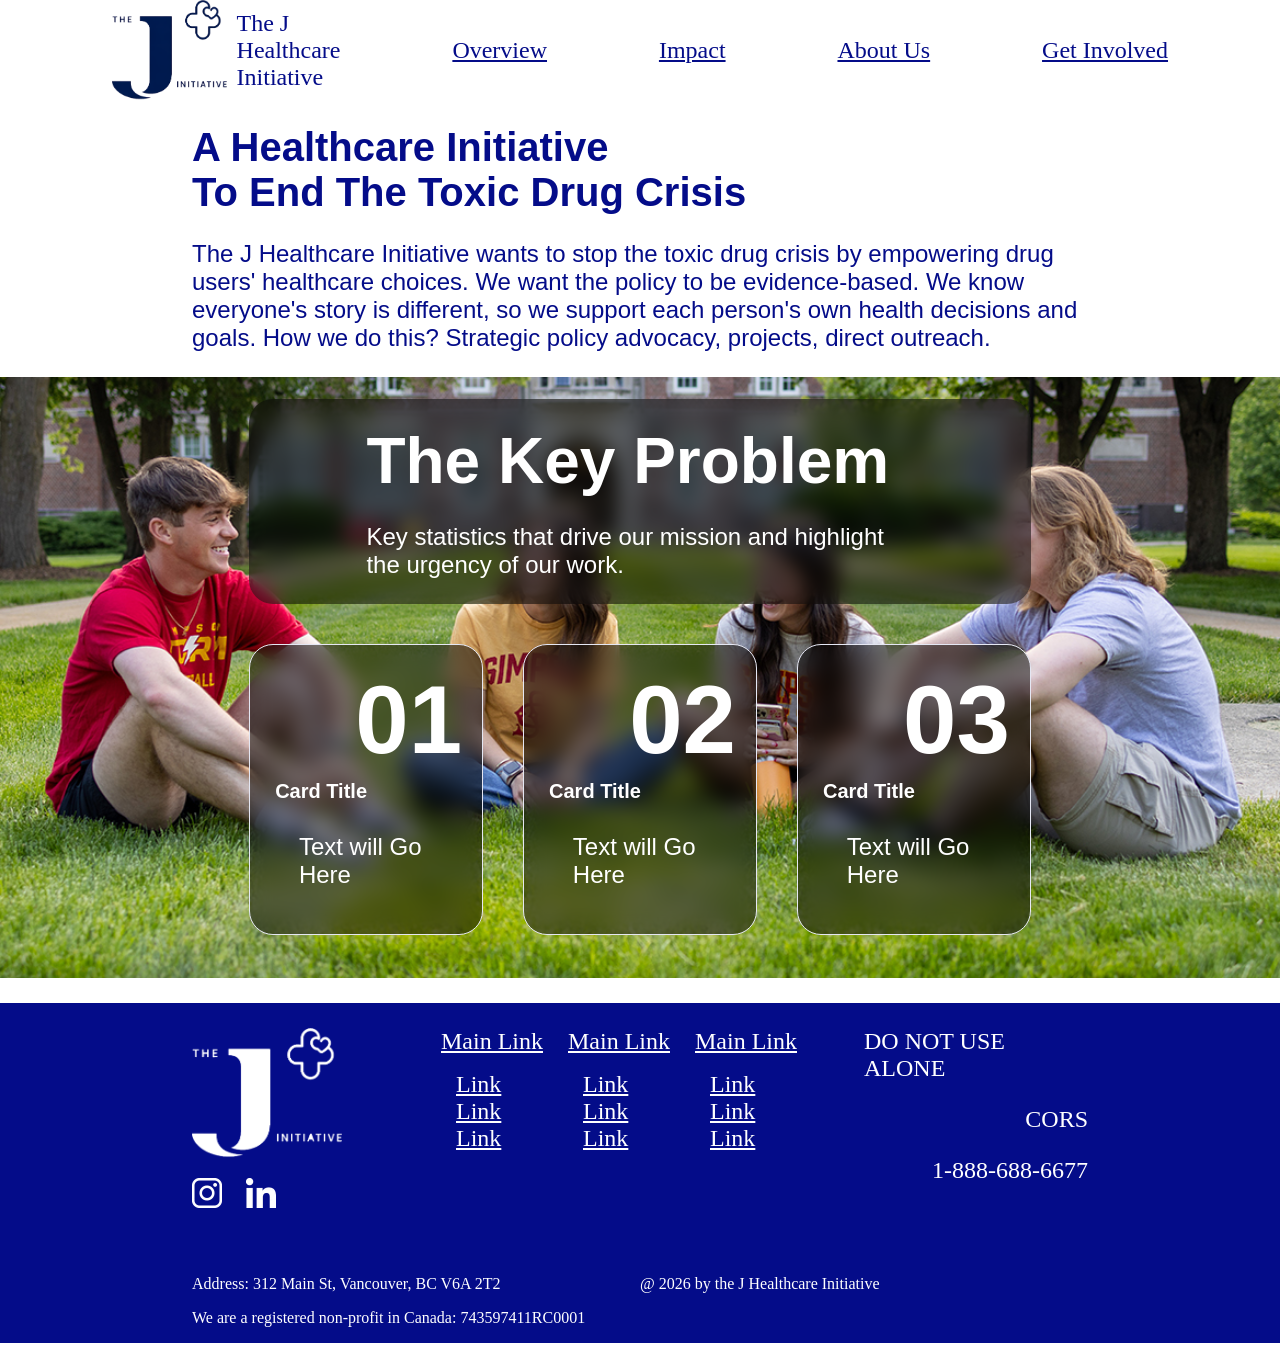
==== index.html @ e13f801a "finished cards and image bg" ====
<!DOCTYPE html>
<html lang="en">
<head>
    <meta charset="UTF-8">
    <meta name="viewport" content="width=device-width, initial-scale=1.0">
    <link rel="stylesheet" type="text/css" href="./assets/styles.css">
    <title>J Healthcare Initiative</title>
</head>
<body>
    <nav>
        <div id="brandSpace">
            <img class="navLogo" src="./assets/img/jHealthcare_Logo_Blue.png" alt="The J Healhtcare Logo">
            <div id="brandTitle">
                <p class="brandTitleLine">The J</p>
                <p class="brandTitleLine">Healthcare</p>
                <p class="brandTitleLine">Initiative</p>
            </div>
        </div>
        <a href="#">Overview</a>
        <a href="#">Impact</a>
        <a href="#">About Us</a>
        <a href="#">Get Involved</a>
    </nav>

    <main>
        <h1 class="headline">A Healthcare Initiative <br />To End The Toxic Drug Crisis</h1>
        <p class="bodyCopy">The J Healthcare Initiative wants to stop the toxic drug crisis by empowering drug users' healthcare choices. We want the policy to be evidence-based. We know everyone's story is different, so we support each person's own health decisions and goals. How we do this? Strategic policy advocacy, projects, direct outreach.</p>
        <div class="bgImage">
            <img src="./assets/img/jHealthcare_BGImage_1.png" alt="four college students sitting on a campus lawn laughing">
            <div class="bgContent">
                <div class="bgHeader">
                    <h2 class="headline" style="color: #fff;">The Key Problem</h2>
                    <p class="headline" style="color: #fff;">Key statistics that drive our mission and highlight the urgency of our work.</p>
                </div>

                <div class="cardGrid">
                    <div class="infoCard">
                        <h3 class="headline">01</h3>
                        <h4 class="headline">Card Title</h4>
                        <p class="asideCopy">Text will Go Here</p>
                    </div>
                    <div class="infoCard">
                        <h3 class="headline">02</h3>
                        <h4 class="headline">Card Title</h4>
                        <p class="asideCopy">Text will Go Here</p>
                    </div>
                    <div class="infoCard">
                        <h3 class="headline">03</h3>
                        <h4 class="headline">Card Title</h4>
                        <p class="asideCopy">Text will Go Here</p>
                    </div>
                </div>
            </div>


        </div>
    </main>

    <footer>
        <div class="footGrid">
            <div class="footSocials">
                <img id="footLogo" src="./assets/img/jHealthcare_Logo_White.png" alt="The J Healthcare Logo">
                <div id="socialLinks">
                    <a href="#"><img class="socialIcon" src="./assets/img/Icon_IG.png" alt="J Healthcare Initiative Instagram Link"></a>
                    <a href="#"><img class="socialIcon" src="./assets/img/Icon_LinkedIn.png" alt="J Healthcare Initiative Instagram Link"></a>
                </div>

            </div>
            <div id="footMap">
                <div>
                    <a class="footLink" href="#">Main Link</a>
                    <ul>
                        <li><a href="#">Link</a></li>
                        <li><a href="#">Link</a></li>
                        <li><a href="#">Link</a></li>
                    </ul>
                </div>
                                <div>
                    <a class="footLink" href="#">Main Link</a>
                    <ul>
                        <li><a href="#">Link</a></li>
                        <li><a href="#">Link</a></li>
                        <li><a href="#">Link</a></li>
                    </ul>
                </div>
                                <div>
                    <a class="footLink" href="#">Main Link</a>
                    <ul>
                        <li><a href="#">Link</a></li>
                        <li><a href="#">Link</a></li>
                        <li><a href="#">Link</a></li>
                    </ul>
                </div>

            </div>
            <div id="footCors">
                <p>DO NOT USE ALONE</p>
                <p>CORS</p>
                <p>1-888-688-6677</p>
            </div>
        </div>
        <div id="legalInfo">
            <div>
                <p>Address: 312 Main St, Vancouver, BC V6A 2T2</p>
                <p>We are a registered non-profit in Canada: 743597411RC0001</p>
            </div>
            <p>@ 2026 by the J Healthcare Initiative</p>
        </div>
    </footer>
</body>
</html>
---- assets/styles.css ----
/* VARIABLES */

:root
{
    --mainBlue: #040c89;
    --midBlue: #7b83c4;
    --lightBlue: #e5e7f3;
}

/* FONT FAMILIES */

.headline
{
    font-family: Helvetica, Arial, sans-serif;
}

.bodyCopy
{
    font-family: Helvetica, Arial, sans-serif;
}

.asideCopy
{
    font-family: Verdana, Geneva, Tahoma, sans-serif;
}

/* BASIC RULES */

body
{
    margin: 0;
}

h1, h2, h3, h4, p, a
{
    color: var(--mainBlue);
}

h1
{
    font-size: 2.5em;
}

h2
{
    font-size: 4em;
}

h3
{
    font-size: 1.5em;
    color: #fff;
}

h4
{
    font-size: 1.25em;
    color: #fff;
}

p
{
    font-size: 1.5em;
}

a
{
    font-size: 1.5em;
}

li
{
    list-style-type: none;
}

/* LAYOUTS */

.bgImage
{
    display: flex;
    justify-content: center;
    align-items: center;
    position: relative;
    color: #fff;
}

.bgImage img
{
    width: 100%;
}

.bgContent
{
    position: absolute;
    display: flex;
    flex-direction: column;
    justify-content: center;
    align-items: center;
    color: #fff;
}

.bgHeader
{
    backdrop-filter: blur(10px);
    background-color: #00000080;
    width: 100%;
    margin-bottom: 20px;
    border-radius: 24px;
}

.cardGrid
{
    display: flex;
    justify-content: space-between;
    align-items: center;
    width: 100%;

}

.infoCard
{
    display: flex;
    flex-direction: column;
    background-color: #00000080;
    backdrop-filter: blur(10px);
    padding: 20px;
    border: var(--lightBlue) solid 1px;
    margin: 20px;
    width: 100%;
    color: #fff;
    border-radius: 24px;
}

.infoCard:first-child
{
    margin-left: 0;
}

.infoCard:last-child
{
    margin-right: 0;
}

.infoCard p
{
    color: #fff;
}

.infoCard h3
{
    font-size: 6em;
    align-self: flex-end;
    margin: 0;
    color: #fff;
}

.infoCard h4
{
    margin: 5px 5px;
    color: #fff;
}

/* NAVIGATION BAR */

nav
{
    display: flex;
    flex-direction: row;
    justify-content: space-evenly;
    align-items: center;
    position: sticky;
    top: 0;
    background-color: #fff;
    z-index: 1;
}

.navLogo
{
    height: 100px;
}

#brandSpace
{
    display: flex;
    flex-direction: row;
}

#brandTitle
{
    display: flex;
    flex-direction: column;
    justify-content: center;
}

.brandTitleLine
{
    margin-left: 10px;
    margin-top: 0;
    margin-bottom: 0;
}

/* MAIN PAGE CONTENT */

main p, h1, h2
{
    margin: 25px 15%;
}

/* FOOTER STYLING */

footer
{
    background-color: #040c89;
}

footer p
{
    color: #fff;
}

footer a
{
    color: #fff;
}

.footGrid
{
    padding-top: 25px;
    display: grid;
    grid-template-columns: 1fr 2fr 1fr;
    margin: 25px 15%;
}

.footSocials
{
    display: flex;
    flex-direction: column;
}

#footLogo
{
    width: 150px;
}

.socialIcon
{
    width: 30px;
    margin: 20px;
}

.socialIcon:first-child
{
    margin-left: 0;
}

#footMap
{
    display: flex;
    justify-content: flex-start;
}

.footLink
{
    margin-left: 25px;
}

#footCors
{
    display: flex;
    flex-direction: column;
    align-items: end;
}

#footCors p
{
    margin-top: 0;
}

#legalInfo
{
    display: grid;
    grid-template-columns: 1fr 1fr;
    margin: 25px 15%;
}

#legalInfo p
{
    font-size: 1em;
}
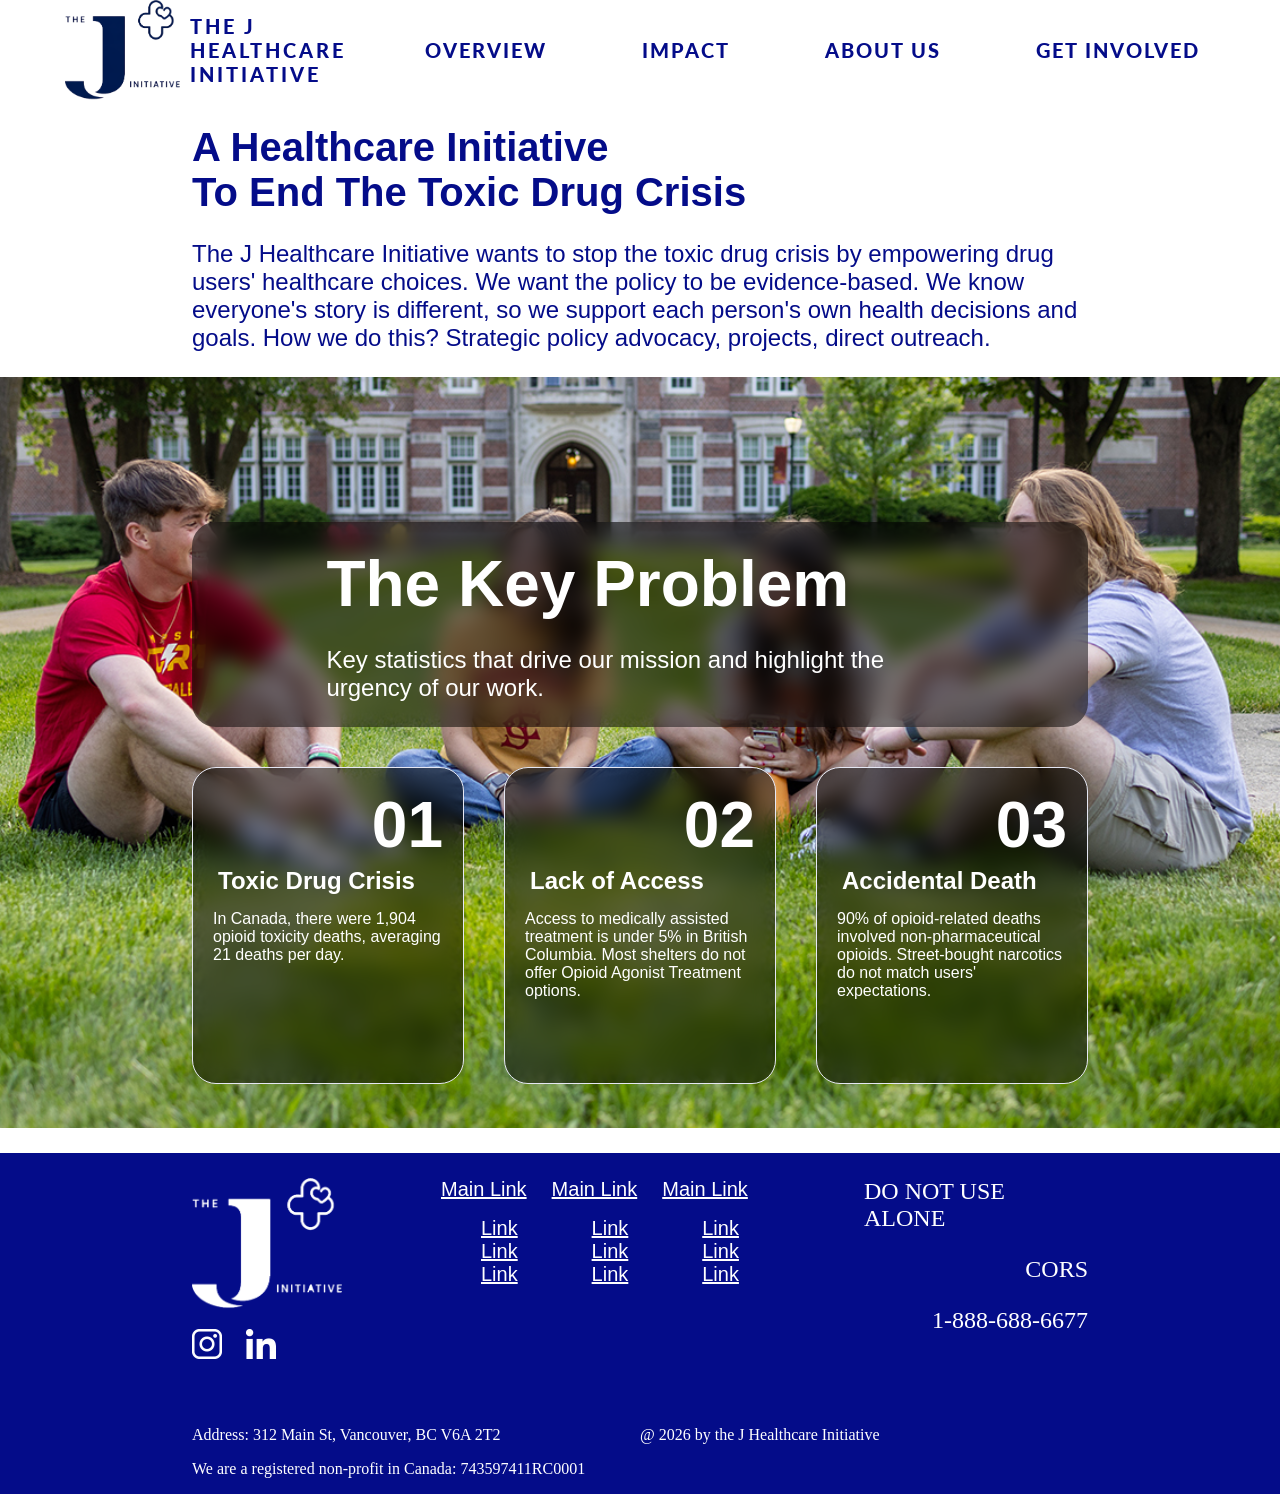
==== commit b48530d7: "implementing responsive design, making blocks fit as the screen width decreases" ====
--- a/index.html
+++ b/index.html
@@ -11,22 +11,22 @@
         <div id="brandSpace">
             <img class="navLogo" src="./assets/img/jHealthcare_Logo_Blue.png" alt="The J Healhtcare Logo">
             <div id="brandTitle">
-                <p class="brandTitleLine">The J</p>
-                <p class="brandTitleLine">Healthcare</p>
-                <p class="brandTitleLine">Initiative</p>
+                <p class="brandTitleLine">THE J</p>
+                <p class="brandTitleLine">HEALTHCARE</p>
+                <p class="brandTitleLine">INITIATIVE</p>
             </div>
         </div>
-        <a href="#">Overview</a>
-        <a href="#">Impact</a>
-        <a href="#">About Us</a>
-        <a href="#">Get Involved</a>
+        <a class="navLink" href="#">OVERVIEW</a>
+        <a class="navLink" href="#">IMPACT</a>
+        <a class="navLink" href="#">ABOUT US</a>
+        <a class="navLink" href="#">GET INVOLVED</a>
     </nav>
 
     <main>
         <h1 class="headline">A Healthcare Initiative <br />To End The Toxic Drug Crisis</h1>
         <p class="bodyCopy">The J Healthcare Initiative wants to stop the toxic drug crisis by empowering drug users' healthcare choices. We want the policy to be evidence-based. We know everyone's story is different, so we support each person's own health decisions and goals. How we do this? Strategic policy advocacy, projects, direct outreach.</p>
         <div class="bgImage">
-            <img src="./assets/img/jHealthcare_BGImage_1.png" alt="four college students sitting on a campus lawn laughing">
+            <img src="./assets/img/jHealthcare_BGImage_2.png" alt="four college students sitting on a campus lawn laughing">
             <div class="bgContent">
                 <div class="bgHeader">
                     <h2 class="headline" style="color: #fff;">The Key Problem</h2>
@@ -36,18 +36,18 @@
                 <div class="cardGrid">
                     <div class="infoCard">
                         <h3 class="headline">01</h3>
-                        <h4 class="headline">Card Title</h4>
-                        <p class="asideCopy">Text will Go Here</p>
+                        <h4 class="headline">Toxic Drug Crisis</h4>
+                        <p class="asideCopy">In Canada, there were 1,904 opioid toxicity deaths, averaging 21 deaths per day.</p>
                     </div>
                     <div class="infoCard">
                         <h3 class="headline">02</h3>
-                        <h4 class="headline">Card Title</h4>
-                        <p class="asideCopy">Text will Go Here</p>
+                        <h4 class="headline">Lack of Access</h4>
+                        <p class="asideCopy">Access to medically assisted treatment is under 5% in British Columbia. Most shelters do not offer Opioid Agonist Treatment options.</p>
                     </div>
                     <div class="infoCard">
                         <h3 class="headline">03</h3>
-                        <h4 class="headline">Card Title</h4>
-                        <p class="asideCopy">Text will Go Here</p>
+                        <h4 class="headline">Accidental Death</h4>
+                        <p class="asideCopy">90% of opioid-related deaths involved non-pharmaceutical opioids. Street-bought narcotics do not match users' expectations.</p>
                     </div>
                 </div>
             </div>
@@ -70,25 +70,25 @@
                 <div>
                     <a class="footLink" href="#">Main Link</a>
                     <ul>
-                        <li><a href="#">Link</a></li>
-                        <li><a href="#">Link</a></li>
-                        <li><a href="#">Link</a></li>
+                        <li><a class="footLink" href="#">Link</a></li>
+                        <li><a class="footLink" href="#">Link</a></li>
+                        <li><a class="footLink" href="#">Link</a></li>
+                    </ul>
+                </div>
+                <div>
+                    <a class="footLink" href="#">Main Link</a>
+                    <ul>
+                        <li><a class="footLink" href="#">Link</a></li>
+                        <li><a class="footLink" href="#">Link</a></li>
+                        <li><a class="footLink" href="#">Link</a></li>
                     </ul>
                 </div>
                                 <div>
                     <a class="footLink" href="#">Main Link</a>
                     <ul>
-                        <li><a href="#">Link</a></li>
-                        <li><a href="#">Link</a></li>
-                        <li><a href="#">Link</a></li>
-                    </ul>
-                </div>
-                                <div>
-                    <a class="footLink" href="#">Main Link</a>
-                    <ul>
-                        <li><a href="#">Link</a></li>
-                        <li><a href="#">Link</a></li>
-                        <li><a href="#">Link</a></li>
+                        <li><a class="footLink" href="#">Link</a></li>
+                        <li><a class="footLink" href="#">Link</a></li>
+                        <li><a class="footLink" href="#">Link</a></li>
                     </ul>
                 </div>
 
--- a/assets/styles.css
+++ b/assets/styles.css
@@ -1,3 +1,10 @@
+/* EXTERNAL FONT FILES */
+
+@font-face {
+    font-family: Lato-Heavy;
+    src: url(./fonts/Lato-Heavy.ttf);
+}
+
 /* VARIABLES */
 
 :root
@@ -54,7 +61,7 @@
 
 h4
 {
-    font-size: 1.25em;
+    font-size: 1.75em;
     color: #fff;
 }
 
@@ -103,7 +110,8 @@
 {
     backdrop-filter: blur(10px);
     background-color: #00000080;
-    width: 100%;
+    width: 70%;
+    margin-top: 120px;
     margin-bottom: 20px;
     border-radius: 24px;
 }
@@ -113,7 +121,7 @@
     display: flex;
     justify-content: space-between;
     align-items: center;
-    width: 100%;
+    width: 70%;
 
 }
 
@@ -127,6 +135,7 @@
     border: var(--lightBlue) solid 1px;
     margin: 20px;
     width: 100%;
+    height: 350px;
     color: #fff;
     border-radius: 24px;
 }
@@ -144,6 +153,10 @@
 .infoCard p
 {
     color: #fff;
+    margin-top: 10px;
+    margin-left: 0;
+    margin-right: 0;
+    font-size: 1.25em;
 }
 
 .infoCard h3
@@ -174,6 +187,22 @@
     z-index: 1;
 }
 
+.navLink
+{
+    text-decoration: none;
+    font-family: Lato-Heavy, sans-serif;
+    font-size: 1.25em;
+    letter-spacing: 2px;
+    padding: 10px 15px;
+}
+
+.navLink:hover
+{
+    color: #7b83c4;
+    border-top: #040c89 solid 3px;
+    border-bottom: #00000000 solid 3px;
+}
+
 .navLogo
 {
     height: 100px;
@@ -194,9 +223,13 @@
 
 .brandTitleLine
 {
+    font-family: Lato-Heavy, sans-serif;
+    font-size: 1.25em;
+    letter-spacing: 3px;
     margin-left: 10px;
     margin-top: 0;
     margin-bottom: 0;
+
 }
 
 /* MAIN PAGE CONTENT */
@@ -262,6 +295,13 @@
 .footLink
 {
     margin-left: 25px;
+    font-family: Helvetica, Arial, sans-serif;
+    font-size: 1.25em;
+}
+
+.footLink:hover
+{
+    color: #e5e7f3;
 }
 
 #footCors
@@ -280,10 +320,126 @@
 {
     display: grid;
     grid-template-columns: 1fr 1fr;
-    margin: 25px 15%;
+    margin: 25px 15% 0px 15%;
 }
 
 #legalInfo p
 {
     font-size: 1em;
+}
+
+/* MEDIA QUERIES */
+@media screen and (max-width: 1823px)
+{
+    .infoCard
+    {
+        height: 275px;
+    }
+
+    .infoCard h3
+    {
+        font-size: 4em;
+    }
+
+    .infoCard h4
+    {
+        font-size: 1.5em;
+    }
+
+    .infoCard p
+    {
+        font-size: 1em;
+    }
+}
+
+@media screen and (max-width: 1145px)
+{
+    .bgHeader
+    {
+        margin-top: 60px;
+    }
+
+    .infoCard
+    {
+        height: 250px;
+    }
+
+    .infoCard h3
+    {
+        font-size: 3.25em;
+    }
+
+    .infoCard h4
+    {
+        font-size: 1.25em;
+    }
+}
+
+@media screen and (max-width: 1083px)
+{
+    .bgHeader h2
+    {
+        font-size: 3em;
+    }
+
+    .infoCard
+    {   
+        height: 215px;
+    }
+
+    .infoCard p
+    {
+        font-size: 0.75em;
+    }
+}
+
+@media screen and (max-width: 897px)
+{
+    .navLink
+    {
+        font-size: 0.75em;
+    }
+
+    .brandTitleLine
+    {
+        font-size: 0.75em;
+    }
+
+    main p, h1, h2
+    {
+        margin: 25px 5%;
+    }
+
+    .bgHeader
+    {
+        margin-top: 40px;
+        width: 95%;
+    }
+
+    .cardGrid
+    {
+        width: 95%;
+    }
+
+    .infoCard
+    {
+        height: 170px;
+        padding-top: 10px;
+        margin-top: 0;
+    }
+
+    .infoCard h3
+    {
+        font-size: 3em;
+    }
+
+    .infoCard h4
+    {
+        font-size: 1.25em;
+    }
+}
+
+@media screen and (max-width: 768px)
+{
+
 }
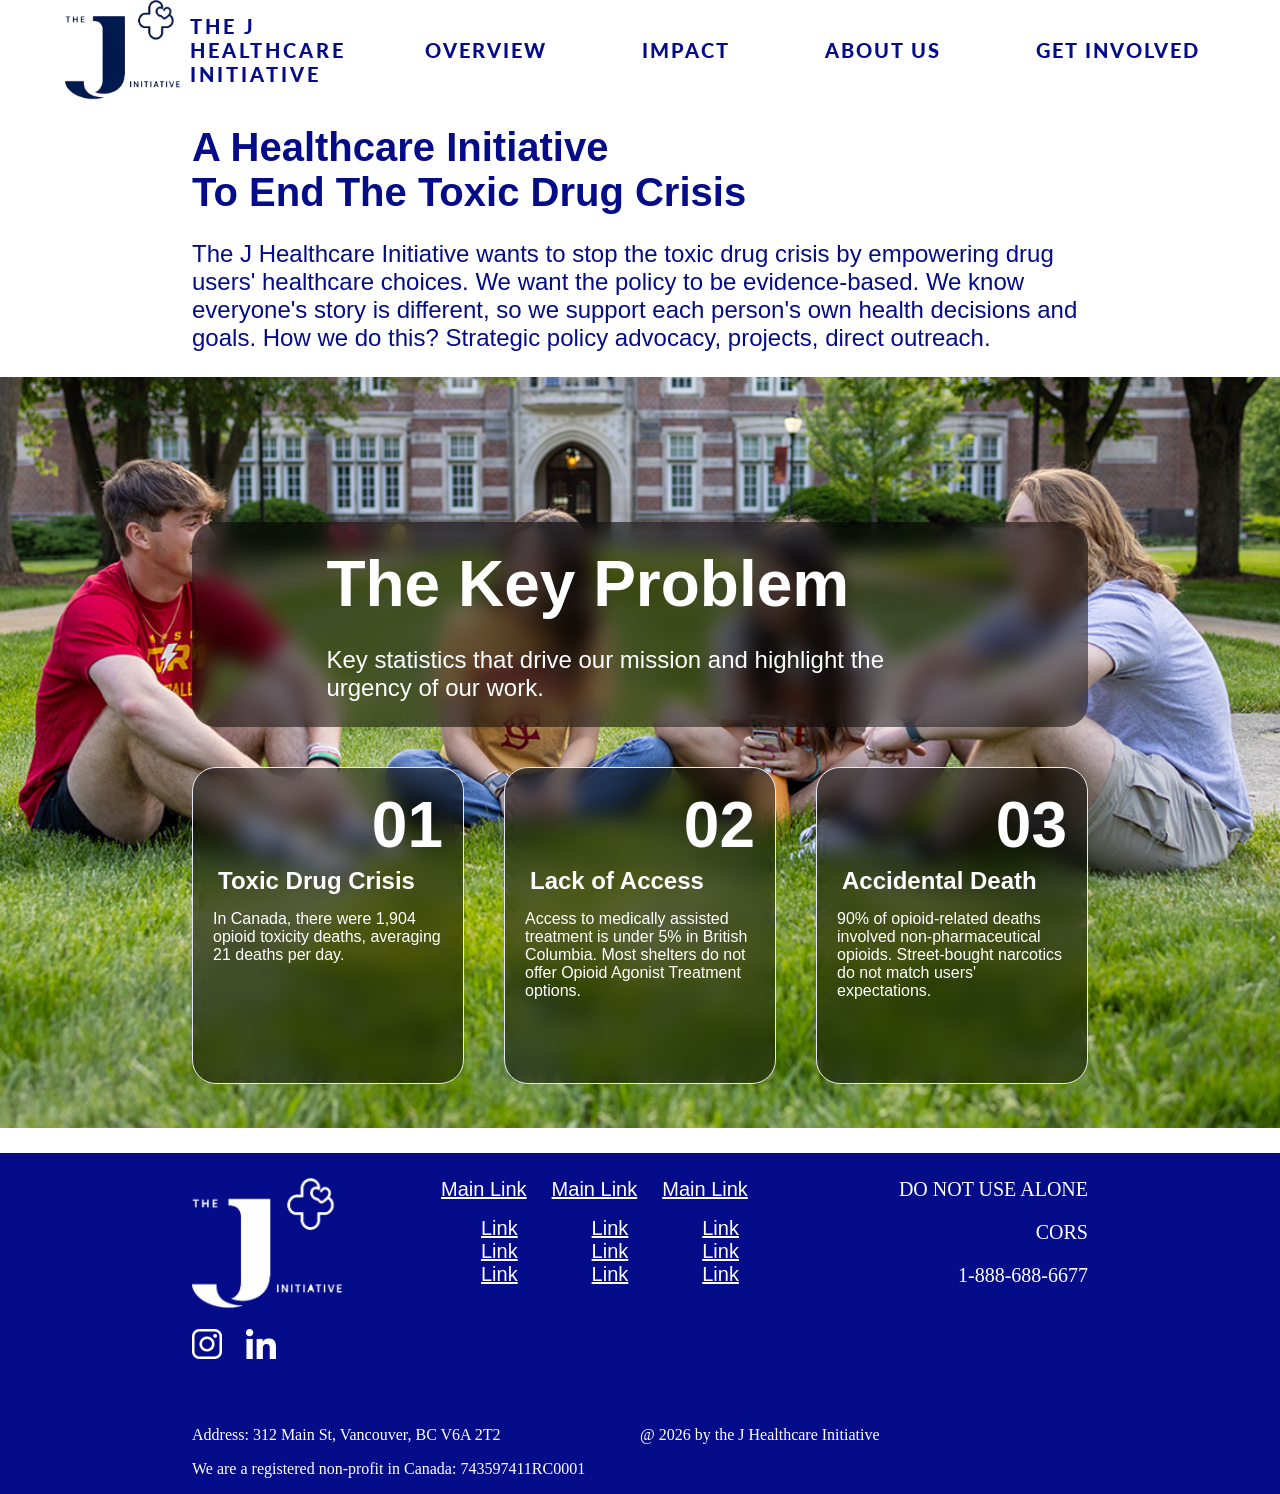
==== commit cf363877: "finished responsive design for tablet devices. Next will be smartphones and finishing the hamburger " ====
--- a/index.html
+++ b/index.html
@@ -20,7 +20,11 @@
         <a class="navLink" href="#">IMPACT</a>
         <a class="navLink" href="#">ABOUT US</a>
         <a class="navLink" href="#">GET INVOLVED</a>
+        
     </nav>
+    <div id="hamburger">
+        <img src="./assets/img/hamburger.png" alt="">
+    </div>
 
     <main>
         <h1 class="headline">A Healthcare Initiative <br />To End The Toxic Drug Crisis</h1>
--- a/assets/styles.css
+++ b/assets/styles.css
@@ -81,6 +81,21 @@
 }
 
 /* LAYOUTS */
+
+#hamburger
+{
+    display: none;
+    position: fixed;
+    top: 20px;
+    right: 20px;
+    z-index: 2;
+}
+
+#hamburger img
+{
+    width: 64px;
+    height: 64px;
+}
 
 .bgImage
 {
@@ -122,7 +137,6 @@
     justify-content: space-between;
     align-items: center;
     width: 70%;
-
 }
 
 .infoCard
@@ -329,7 +343,15 @@
 }
 
 /* MEDIA QUERIES */
-@media screen and (max-width: 1823px)
+@media screen and (max-width:1306px)
+{
+    #footCors p
+    {
+        font-size: 1.25em;
+    }
+}
+
+@media screen and (max-width: 1283px)
 {
     .infoCard
     {
@@ -375,7 +397,7 @@
     }
 }
 
-@media screen and (max-width: 1083px)
+@media screen and (max-width: 1089px)
 {
     .bgHeader h2
     {
@@ -391,6 +413,16 @@
     {
         font-size: 0.75em;
     }
+
+    #footCors p
+    {
+        font-size: 1em;
+    }
+
+    .footLink
+    {
+        font-size: 1em;
+    }
 }
 
 @media screen and (max-width: 897px)
@@ -413,9 +445,12 @@
     .bgHeader
     {
         margin-top: 40px;
+        margin-bottom: 5px;
         width: 95%;
     }
 
+    
+
     .cardGrid
     {
         width: 95%;
@@ -423,23 +458,141 @@
 
     .infoCard
     {
+        height: 145px;
+        padding-top: 10px;
+        margin: 5px;
+        margin-top: 0;
+    }
+
+    .infoCard h3
+    {
+        font-size: 3em;
+        margin-top: 0;
+        margin-bottom: 0;
+    }
+
+    .infoCard h4
+    {
+        font-size: 1em;
+        margin-top: 0;
+        margin-bottom: 0;
+    }
+
+    .infoCard p
+    {
+        font-size: 0.7em;
+    }
+
+    .footGrid
+    {
+        margin: 25px 5%;
+    }
+
+    #legalInfo
+    {
+        margin: 25px 5% 0px 5%;
+    }
+}
+
+@media screen and (max-width: 768px)
+{
+    .bgHeader
+    {
+        margin-top: -30px;
+    }
+
+    .bgHeader h2
+    {
+        font-size: 2em;
+    }
+
+    .bgHeader p
+    {
+        font-size: 1em;
+    }
+
+    .infoCard
+    {
         height: 170px;
-        padding-top: 10px;
-        margin-top: 0;
+    }
+}
+
+@media screen and (max-width: 618px)
+{
+    .navLink
+    {
+        display: none;
+    }
+
+    .bgImage
+    {
+        background-color: #040c89;
+    }
+
+    .bgImage img
+    {
+        display: none;
+    }
+
+    .bgContent
+    {
+        position: relative;
+    }
+
+    .bgHeader
+    {
+        display: flex;
+        flex-direction: column;
+        margin-top: 30px;
+    }
+
+    .bgHeader h2
+    {
+        align-self: center;
+        margin-bottom: 0;
+    }
+
+    .bgHeader p
+    {
+        text-align: center;
+    }
+
+    .cardGrid
+    {
+        flex-direction: column;
+        width: 90%;
+    }
+
+    .infoCard:first-child
+    {
+        margin-left: 20px;
+    }
+
+    .infoCard:last-child
+    {
+        margin-right: 20px;
     }
 
     .infoCard h3
     {
+        display: none;
+        align-self: center;
         font-size: 3em;
     }
 
     .infoCard h4
     {
+        align-self: center;
+        font-size: 3em;
+    }
+
+    .infoCard p
+    {
         font-size: 1.25em;
     }
-}
-
-@media screen and (max-width: 768px)
-{
-
+
+    #hamburger
+    {
+        display: block;
+    }
 }
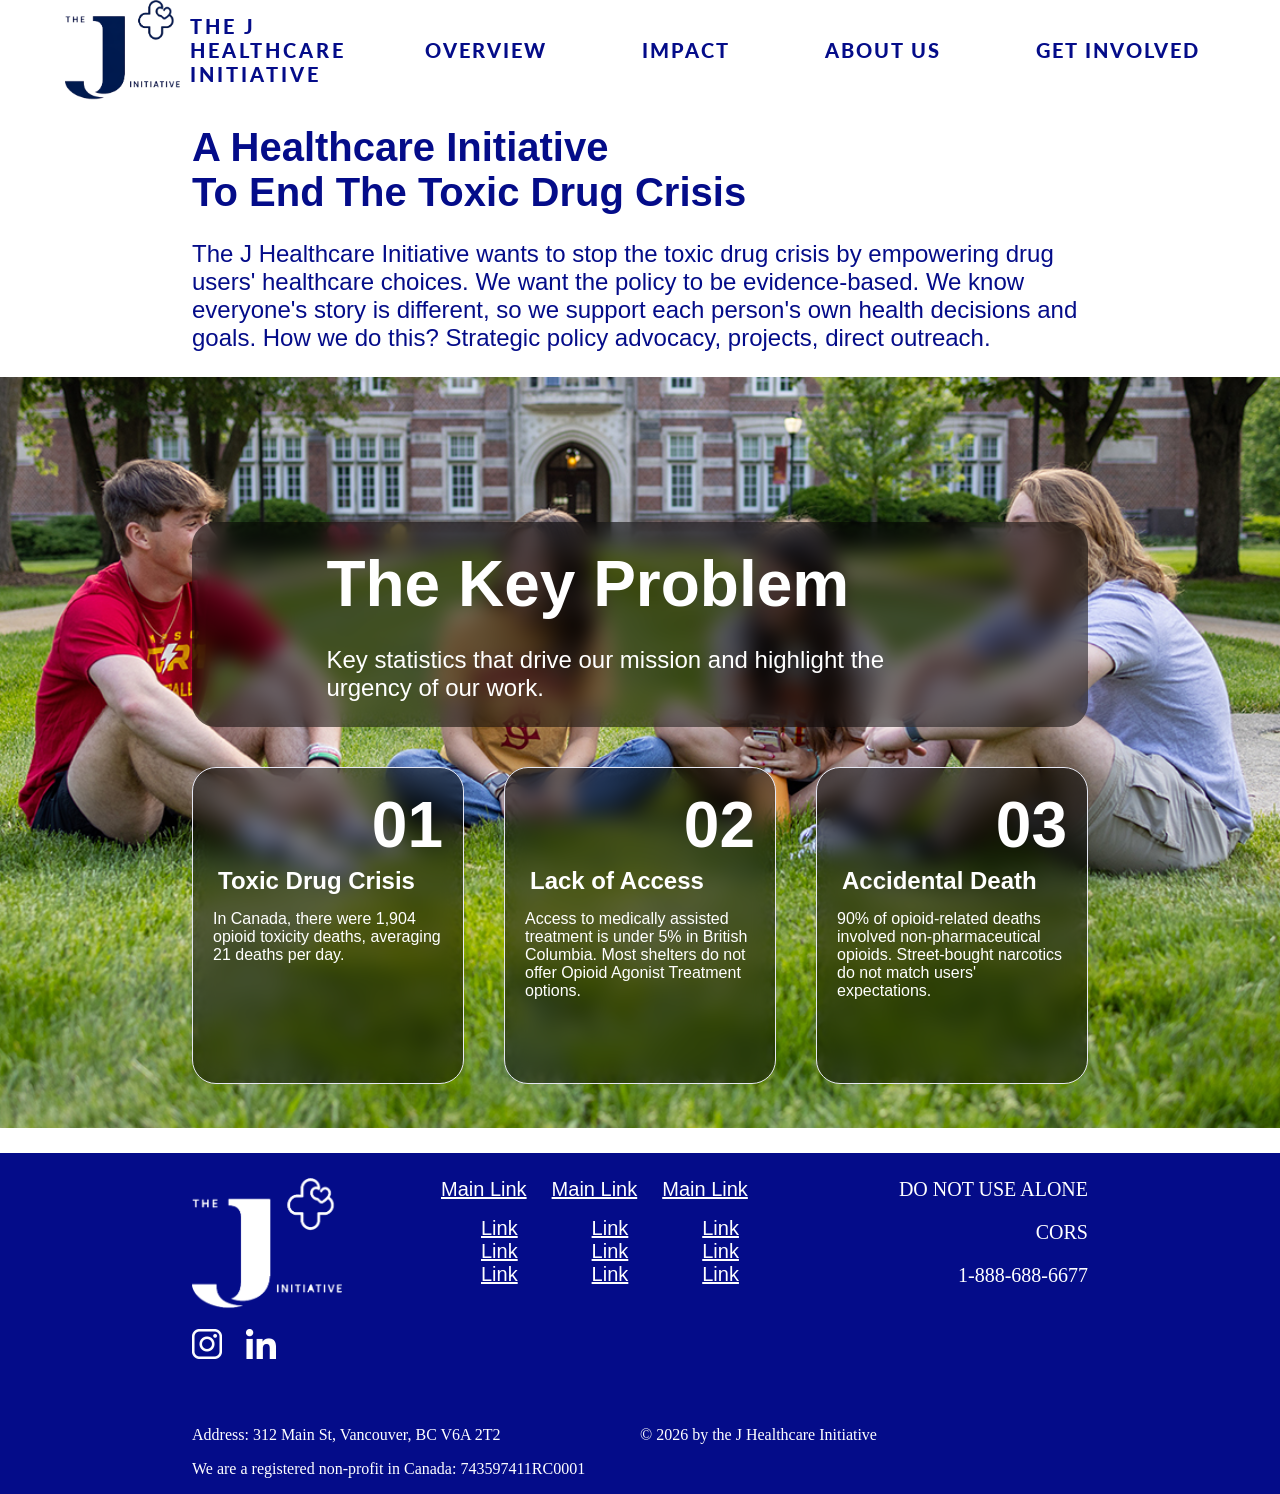
==== commit dc2c9fc9: "finished smartphone responsiveness" ====
--- a/index.html
+++ b/index.html
@@ -22,8 +22,12 @@
         <a class="navLink" href="#">GET INVOLVED</a>
         
     </nav>
+
     <div id="hamburger">
         <img src="./assets/img/hamburger.png" alt="">
+    </div>
+    <div id="burgerMenu">
+        
     </div>
 
     <main>
@@ -104,11 +108,11 @@
             </div>
         </div>
         <div id="legalInfo">
-            <div>
+            <div id="address">
                 <p>Address: 312 Main St, Vancouver, BC V6A 2T2</p>
                 <p>We are a registered non-profit in Canada: 743597411RC0001</p>
             </div>
-            <p>@ 2026 by the J Healthcare Initiative</p>
+            <p>&copy; 2026 by the J Healthcare Initiative</p>
         </div>
     </footer>
 </body>
--- a/assets/styles.css
+++ b/assets/styles.css
@@ -565,12 +565,12 @@
 
     .infoCard:first-child
     {
-        margin-left: 20px;
+        margin-left: 5px;
     }
 
     .infoCard:last-child
     {
-        margin-right: 20px;
+        margin-right: 5px;
     }
 
     .infoCard h3
@@ -595,4 +595,112 @@
     {
         display: block;
     }
+
+    .footGrid
+    {
+        grid-template-columns: repeat(2, 1fr);
+    }
+
+    .footSocials
+    {
+        justify-self: center;
+        flex-direction: row;
+    }
+
+    #socialLinks
+    {
+        display: flex;
+        flex-direction: column;
+        margin-left: 10px;
+    }
+
+    #footLogo
+    {
+        
+    }
+
+    #footMap
+    {
+        display: none;
+    }
+
+    #footCors
+    {
+        justify-self: center;
+    }
+
+    #footCors p
+    {
+        font-size: 1.5em;
+    }
+
+    #legalInfo
+    {
+        display: flex;
+        flex-direction: column;
+        justify-content: center;
+        align-items: center;
+    }
+
+    #address
+    {
+        display: flex;
+        flex-direction: column;
+        justify-content: center;
+        align-items: center;
+    }
+}
+
+@media screen and (max-width: 509px)
+{
+    h1
+    {
+        font-size: 1.75em;
+    }
+
+    p
+    {
+        font-size: 1em;
+    }
+
+    #hamburger img
+    {
+        width:48px;
+        height: 48px;
+    }
+
+    .infoCard h4
+    {
+        font-size: 2em;
+    }
+
+    .infoCard p
+    {
+        font-size: 1em;
+    }
+
+    #footLogo
+    {
+        width: 75px;
+        height: 75px;
+    }
+
+    .socialIcon
+    {
+        margin-top: 0;
+        margin-bottom: 0;
+    }
+
+    #footCors p
+    {
+        font-size: 1em;
+    }
+}
+
+@media screen and (max-width: 480px)
+{
+    .infoCard
+    {
+        width: 95%;
+    }
 }
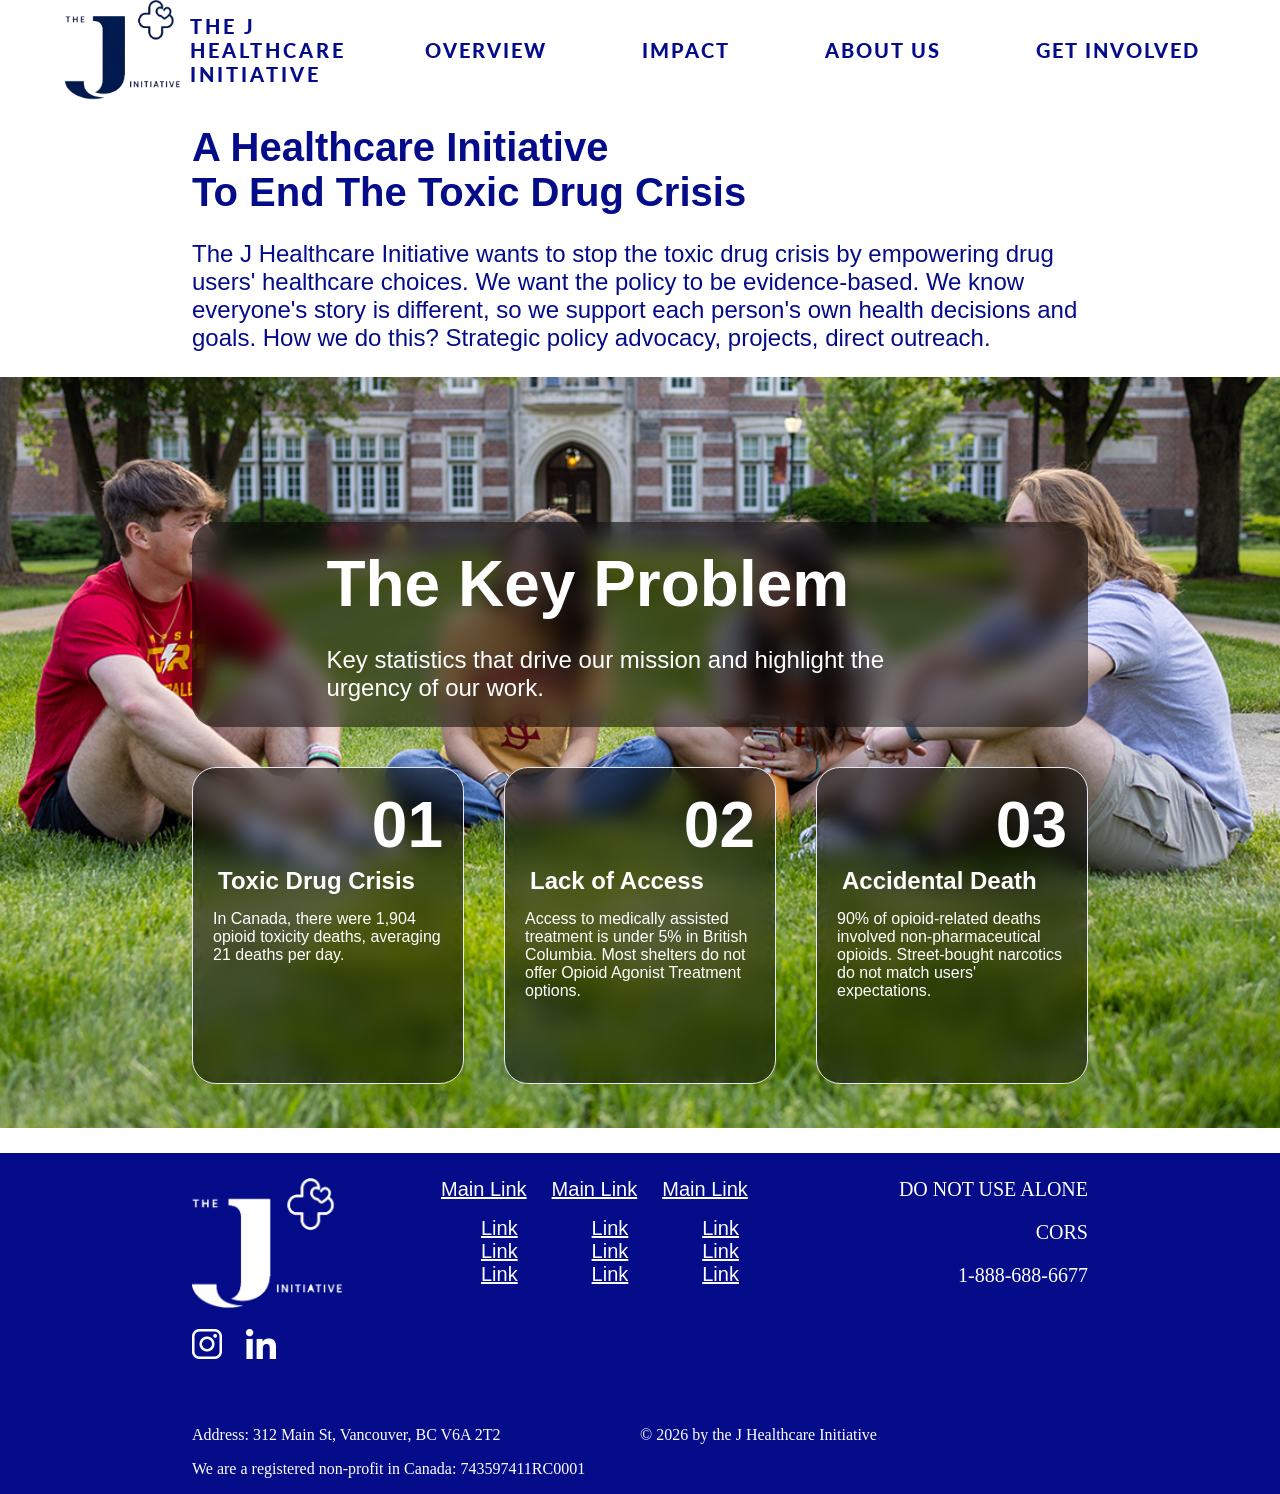
==== commit 4d9a2da8: "finished hamburger menu" ====
--- a/index.html
+++ b/index.html
@@ -23,11 +23,14 @@
         
     </nav>
 
-    <div id="hamburger">
+    <div id="hamburger" onclick="Menu()">
         <img src="./assets/img/hamburger.png" alt="">
     </div>
     <div id="burgerMenu">
-        
+        <a class="burgerLink" href="#">OVERVIEW</a>
+        <a class="burgerLink" href="#">IMPACT</a>
+        <a class="burgerLink" href="#">ABOUT US</a>
+        <a class="burgerLink" href="#">GET INVOLVED</a>
     </div>
 
     <main>
@@ -116,4 +119,26 @@
         </div>
     </footer>
 </body>
+
+<script>
+    let hamburger = document.getElementById("hamburger");
+    let burgerMenu = document.getElementById("burgerMenu");
+
+    let menuOn = false;
+
+    function Menu()
+    {
+        console.log("hit");
+        if(menuOn == false)
+        {
+            burgerMenu.style.display = "flex";
+            menuOn = true;
+        }
+        else
+        {
+            burgerMenu.style.display = "none";
+            menuOn = false;
+        }
+    }
+</script>
 </html>
--- a/assets/styles.css
+++ b/assets/styles.css
@@ -95,6 +95,34 @@
 {
     width: 64px;
     height: 64px;
+}
+
+#burgerMenu
+{
+    position: fixed;
+    top: 20px;
+    right: 84px;
+    z-index: 2;
+    display: none;
+    flex-direction: column;
+    width: 240px;
+    background-color: #040c89;
+}
+
+.burgerLink
+{
+    color: #fff;
+    padding: 10px;
+    align-self: center;
+    text-decoration: none;
+    letter-spacing: 2px;
+    font-family: Lato-Heavy, sans-serif;
+    font-size: 1.25em;
+}
+
+.burgerLink:hover
+{
+    color:var(--midBlue);
 }
 
 .bgImage
@@ -449,8 +477,6 @@
         width: 95%;
     }
 
-    
-
     .cardGrid
     {
         width: 95%;
@@ -614,11 +640,6 @@
         margin-left: 10px;
     }
 
-    #footLogo
-    {
-        
-    }
-
     #footMap
     {
         display: none;
@@ -665,8 +686,13 @@
 
     #hamburger img
     {
-        width:48px;
+        width: 48px;
         height: 48px;
+    }
+
+    #burgerMenu
+    {
+        right: 68px;
     }
 
     .infoCard h4
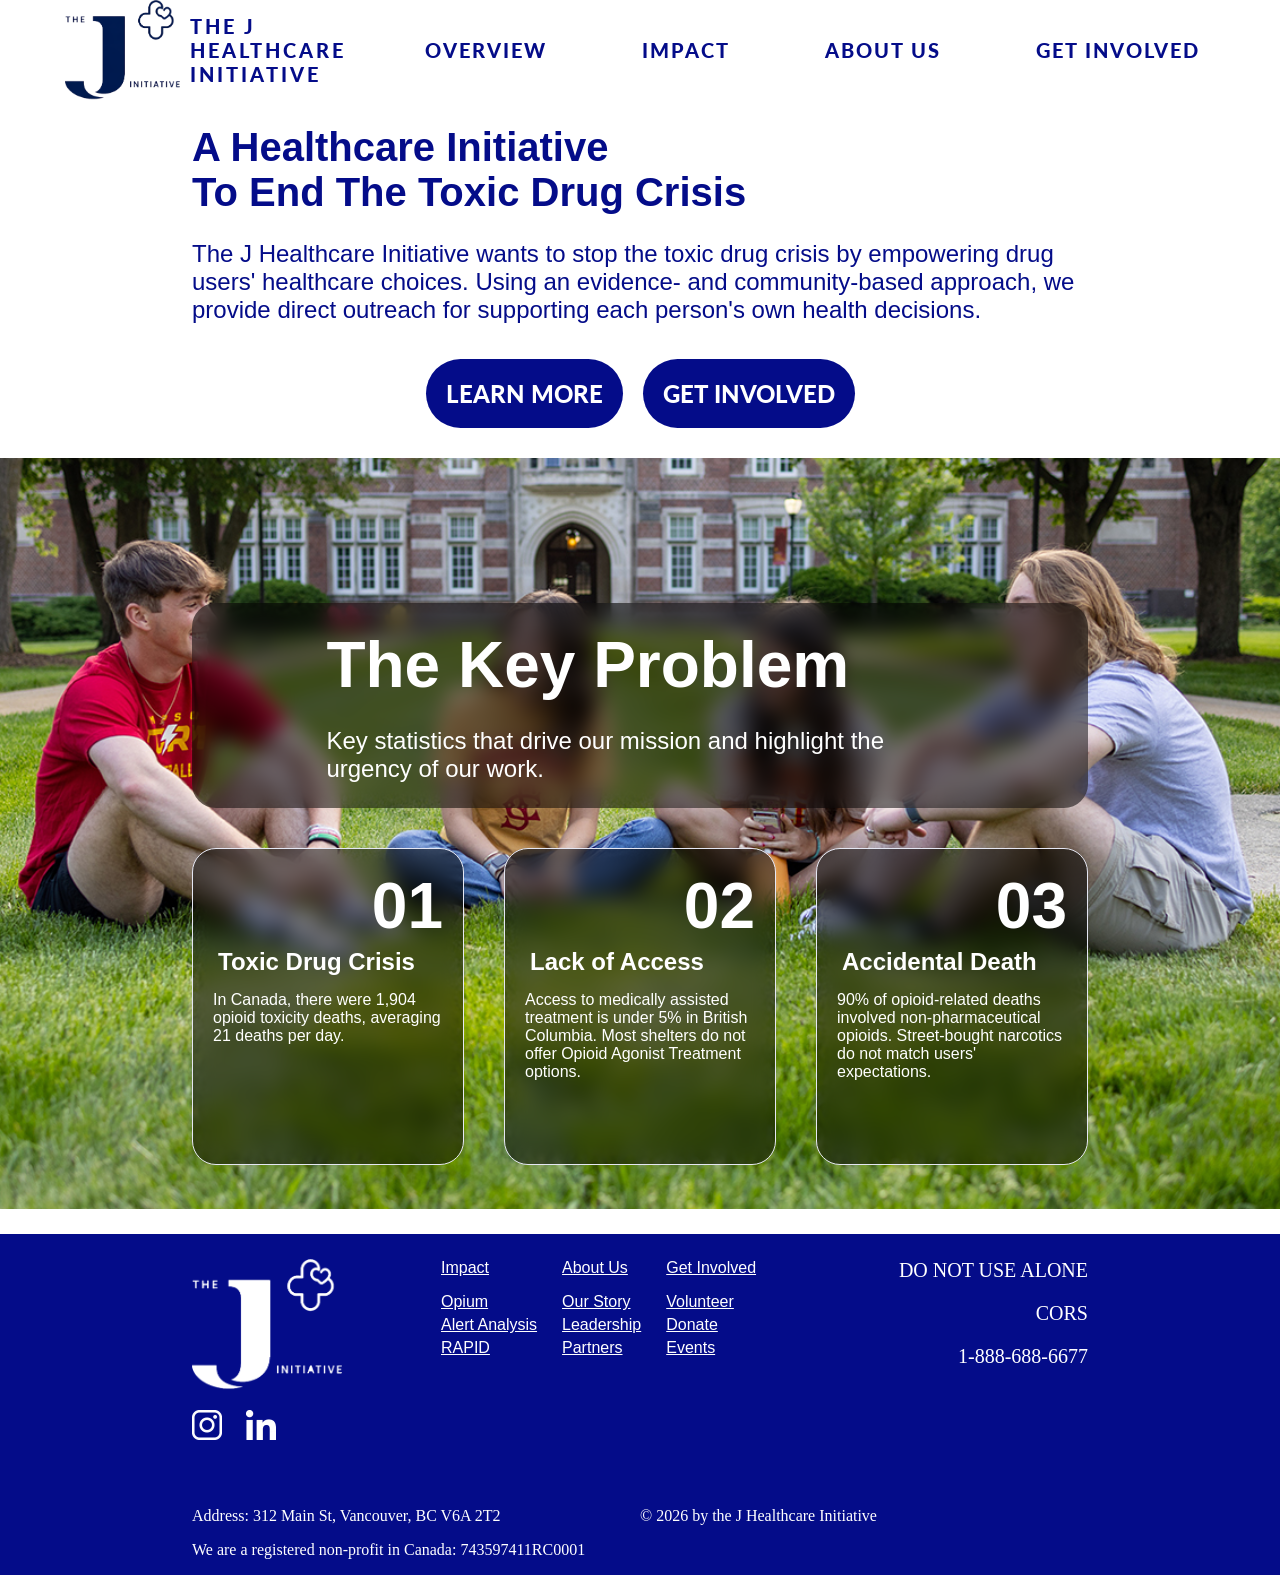
==== commit a4a91a8d: "added call to action links, renamed links in the sitemap, adjusted numbers for responsive display" ====
--- a/index.html
+++ b/index.html
@@ -35,7 +35,11 @@
 
     <main>
         <h1 class="headline">A Healthcare Initiative <br />To End The Toxic Drug Crisis</h1>
-        <p class="bodyCopy">The J Healthcare Initiative wants to stop the toxic drug crisis by empowering drug users' healthcare choices. We want the policy to be evidence-based. We know everyone's story is different, so we support each person's own health decisions and goals. How we do this? Strategic policy advocacy, projects, direct outreach.</p>
+        <p class="bodyCopy">The J Healthcare Initiative wants to stop the toxic drug crisis by empowering drug users' healthcare choices. Using an evidence- and community-based approach, we provide direct outreach for supporting each person's own health decisions.</p>
+        <div class="actionCall">
+            <a class="latoHeavy" href="#">LEARN MORE</a>
+            <a class="latoHeavy" href="#">GET INVOLVED</a>
+        </div>
         <div class="bgImage">
             <img src="./assets/img/jHealthcare_BGImage_2.png" alt="four college students sitting on a campus lawn laughing">
             <div class="bgContent">
@@ -79,27 +83,27 @@
             </div>
             <div id="footMap">
                 <div>
-                    <a class="footLink" href="#">Main Link</a>
+                    <a class="footLink" href="#">Impact</a>
                     <ul>
-                        <li><a class="footLink" href="#">Link</a></li>
-                        <li><a class="footLink" href="#">Link</a></li>
-                        <li><a class="footLink" href="#">Link</a></li>
+                        <li><a class="footLink" href="#">Opium</a></li>
+                        <li><a class="footLink" href="#">Alert Analysis</a></li>
+                        <li><a class="footLink" href="#">RAPID</a></li>
                     </ul>
                 </div>
                 <div>
-                    <a class="footLink" href="#">Main Link</a>
+                    <a class="footLink" href="#">About Us</a>
                     <ul>
-                        <li><a class="footLink" href="#">Link</a></li>
-                        <li><a class="footLink" href="#">Link</a></li>
-                        <li><a class="footLink" href="#">Link</a></li>
+                        <li><a class="footLink" href="#">Our Story</a></li>
+                        <li><a class="footLink" href="#">Leadership</a></li>
+                        <li><a class="footLink" href="#">Partners</a></li>
                     </ul>
                 </div>
                                 <div>
-                    <a class="footLink" href="#">Main Link</a>
+                    <a class="footLink" href="#">Get Involved</a>
                     <ul>
-                        <li><a class="footLink" href="#">Link</a></li>
-                        <li><a class="footLink" href="#">Link</a></li>
-                        <li><a class="footLink" href="#">Link</a></li>
+                        <li><a class="footLink" href="#">Volunteer</a></li>
+                        <li><a class="footLink" href="#">Donate</a></li>
+                        <li><a class="footLink" href="#">Events</a></li>
                     </ul>
                 </div>
 
--- a/assets/styles.css
+++ b/assets/styles.css
@@ -31,6 +31,11 @@
     font-family: Verdana, Geneva, Tahoma, sans-serif;
 }
 
+.latoHeavy
+{
+    font-family: Lato-Heavy, sans-serif;
+}
+
 /* BASIC RULES */
 
 body
@@ -75,9 +80,16 @@
     font-size: 1.5em;
 }
 
+ul
+{
+    padding-left: 0;
+
+}
+
 li
 {
     list-style-type: none;
+    padding-bottom: 5px;
 }
 
 /* LAYOUTS */
@@ -281,6 +293,31 @@
     margin: 25px 15%;
 }
 
+.actionCall
+{
+    display: flex;
+    flex-direction: row;
+    justify-content: center;
+    
+}
+
+.actionCall a
+{
+    background-color: var(--mainBlue);
+    color: #fff;
+    padding: 20px;
+    border-radius: 48px;
+    margin: 10px;
+    margin-bottom: 30px;
+    text-decoration: none;
+}
+
+.actionCall a:hover
+{
+    background-color: #e5e7f3;
+    color: #040c89;
+}
+
 /* FOOTER STYLING */
 
 footer
@@ -400,6 +437,11 @@
     {
         font-size: 1em;
     }
+
+    .footLink
+    {
+        font-size: 1em;
+    }
 }
 
 @media screen and (max-width: 1145px)
@@ -449,7 +491,7 @@
 
     .footLink
     {
-        font-size: 1em;
+        font-size: 0.85em;
     }
 }
 
@@ -514,6 +556,11 @@
         margin: 25px 5%;
     }
 
+    .footLink
+    {
+        font-size: 0.735em;
+    }
+
     #legalInfo
     {
         margin: 25px 5% 0px 5%;
@@ -729,4 +776,9 @@
     {
         width: 95%;
     }
+
+    .actionCall a
+    {
+        font-size: 1em;
+    }
 }
